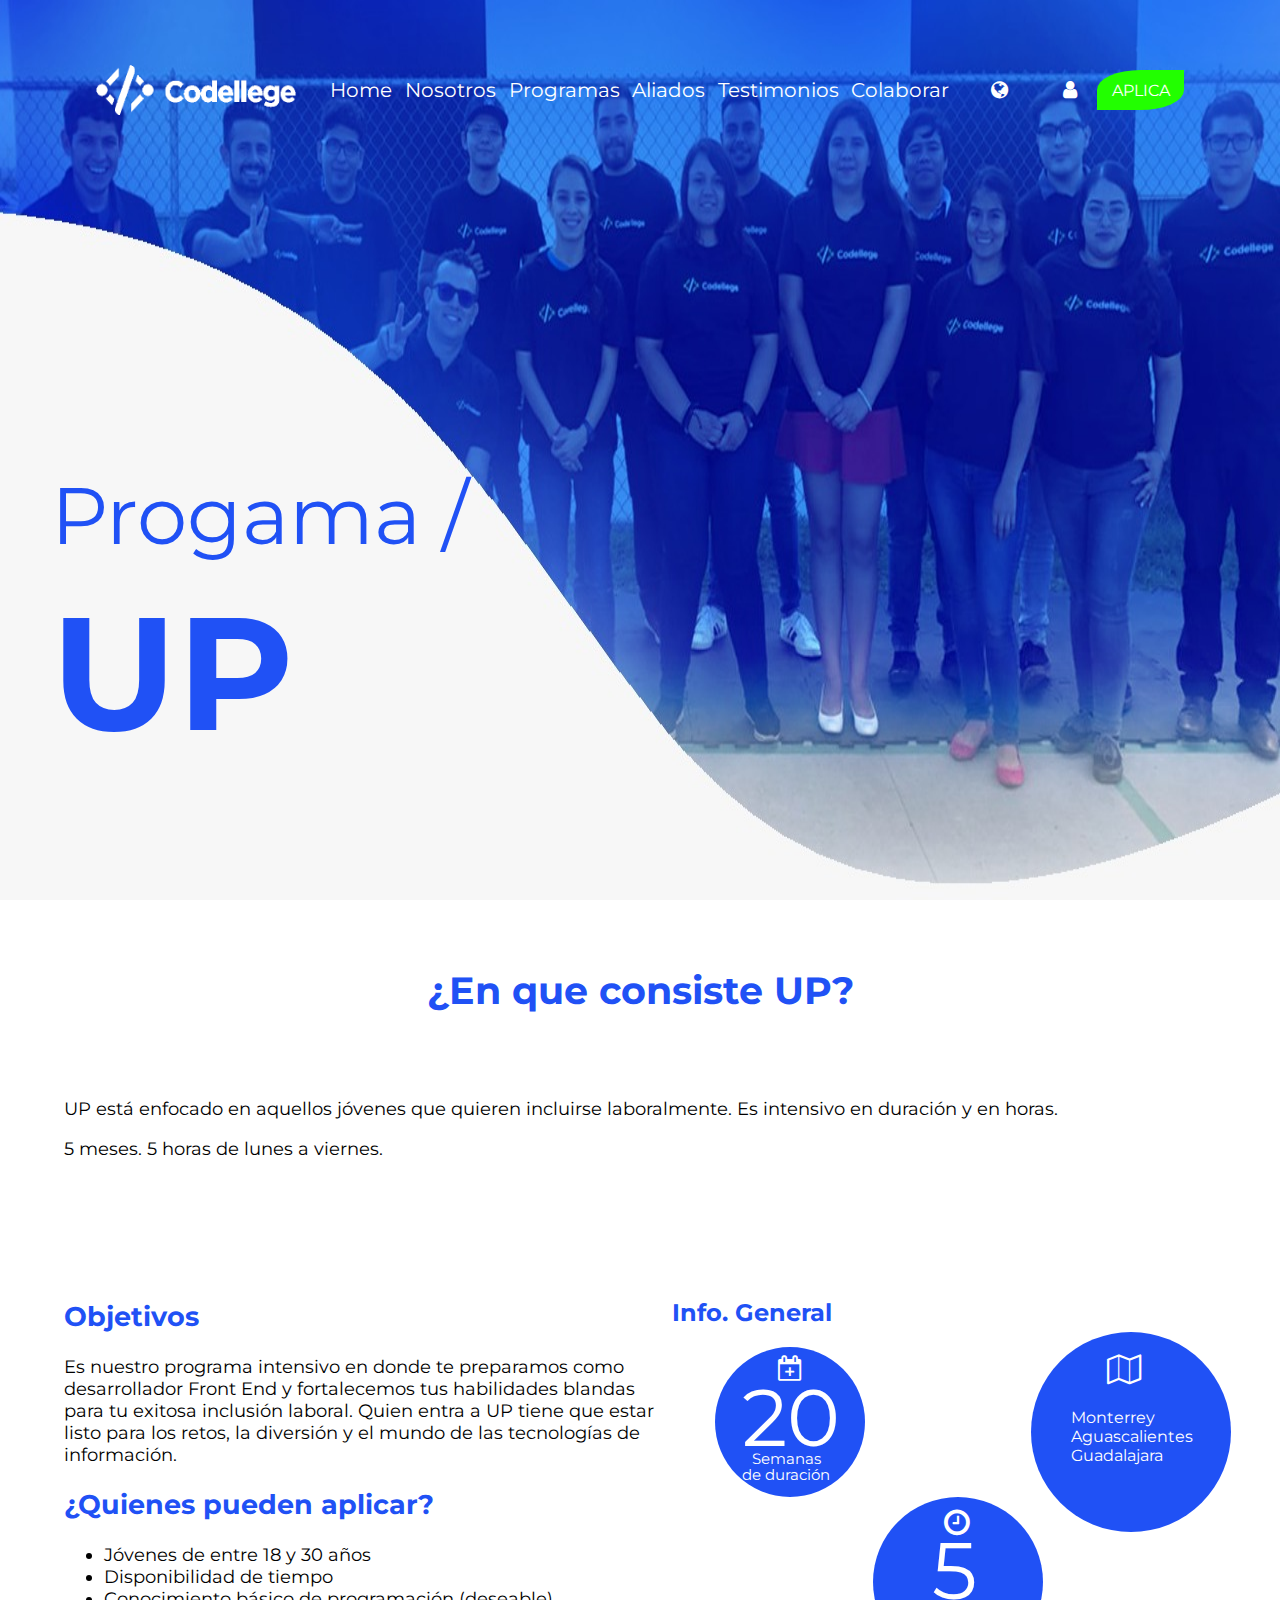
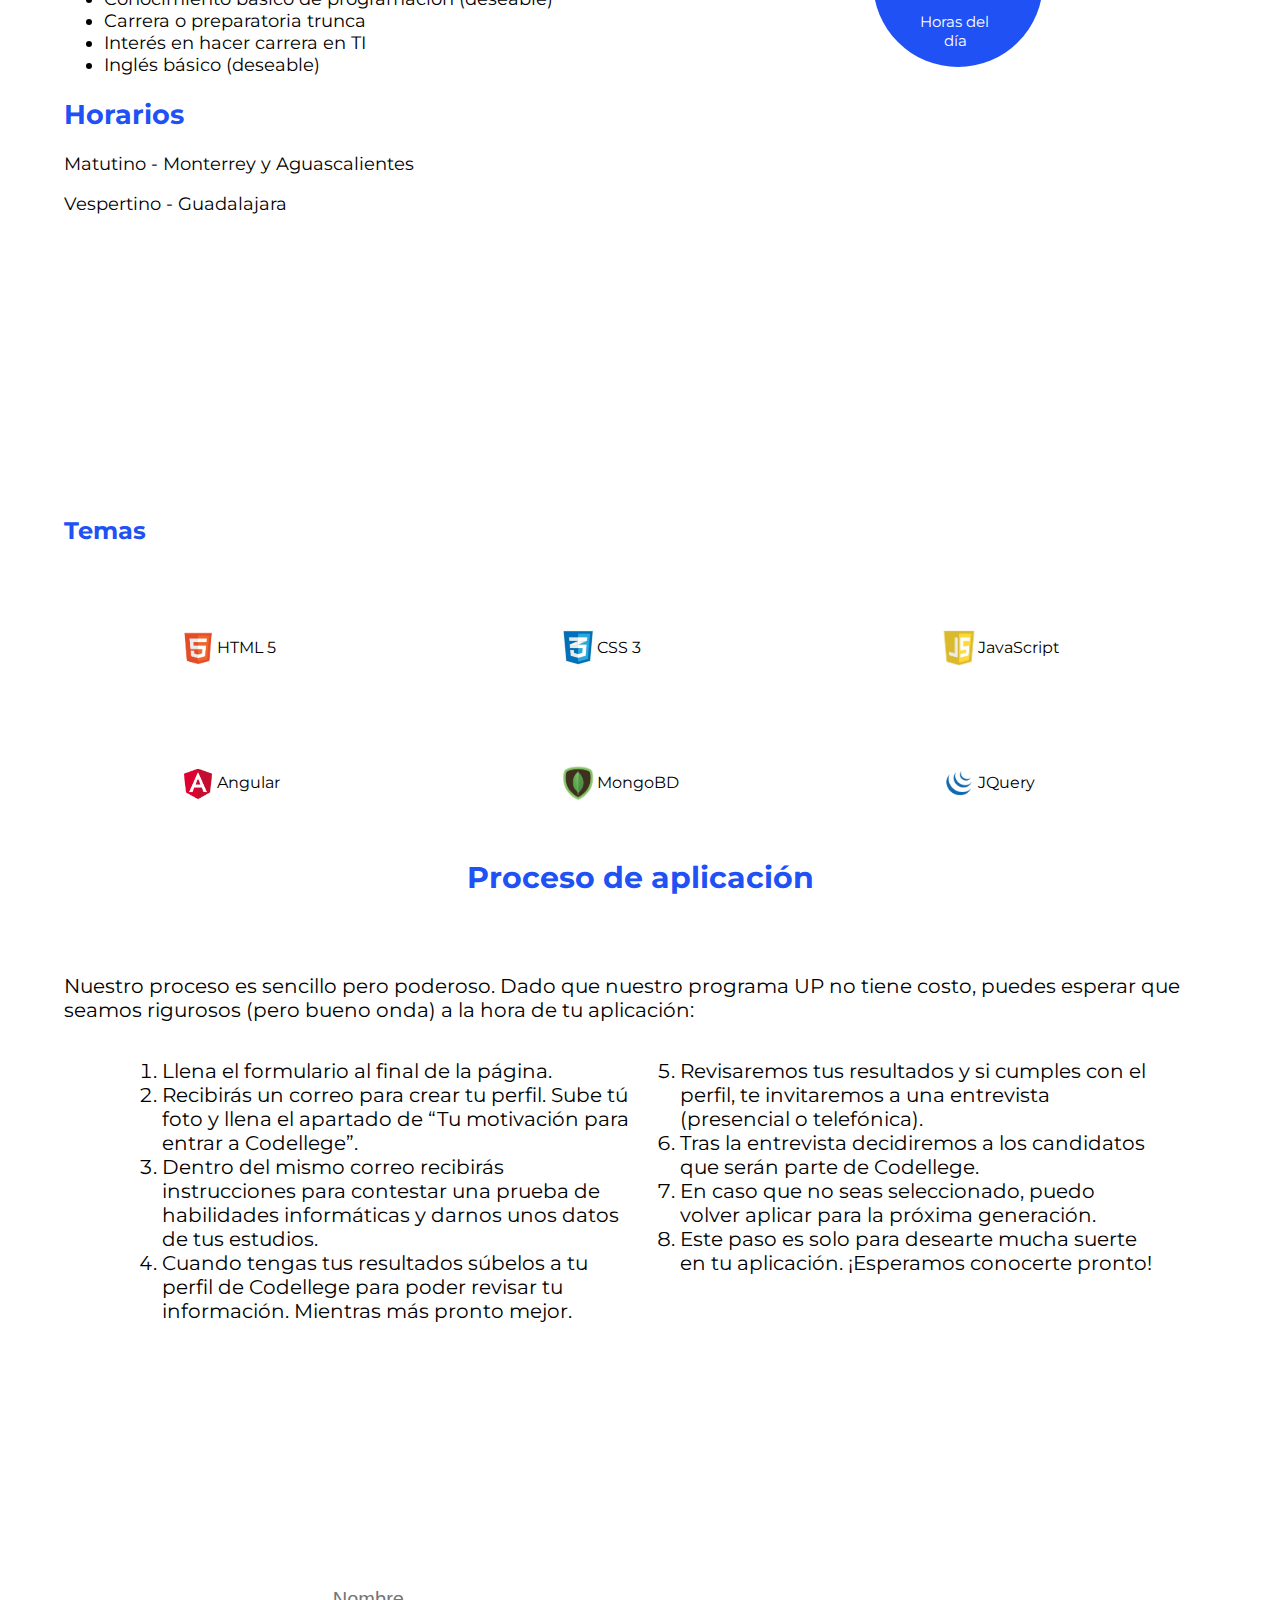
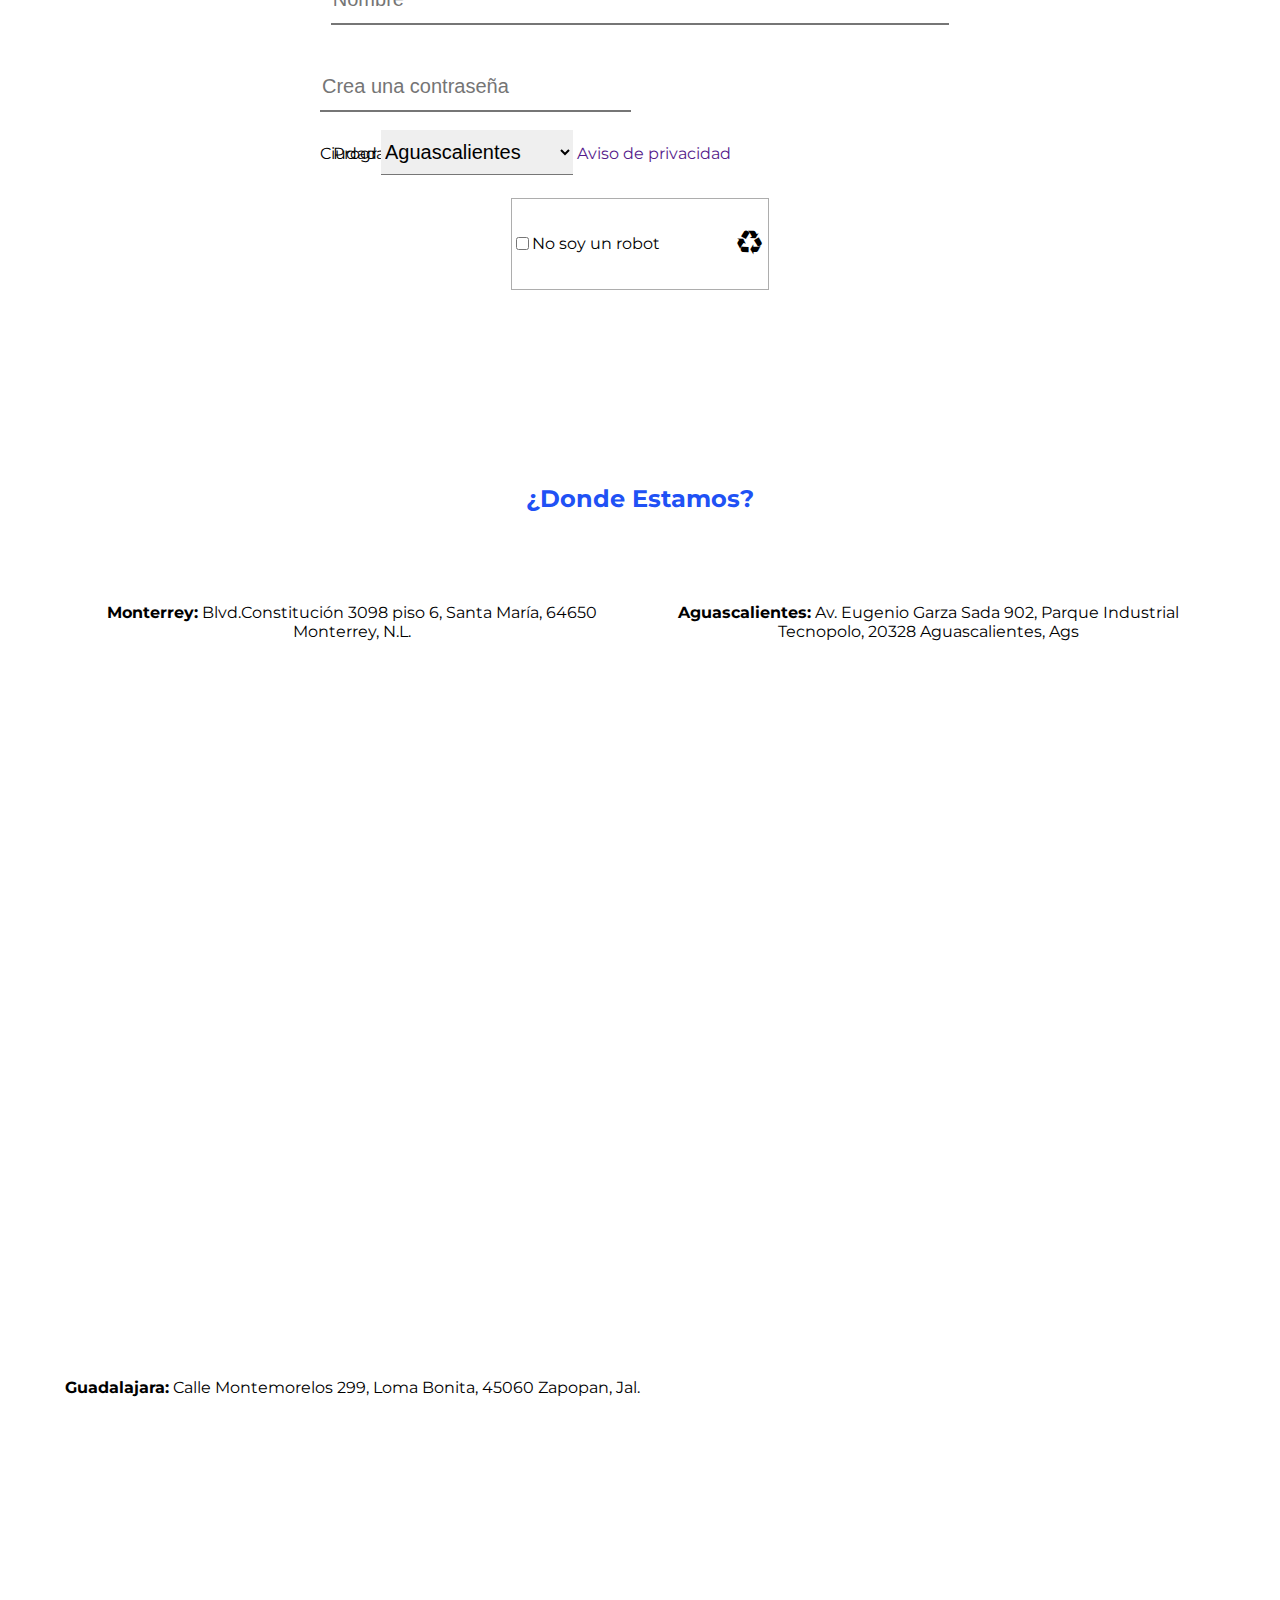
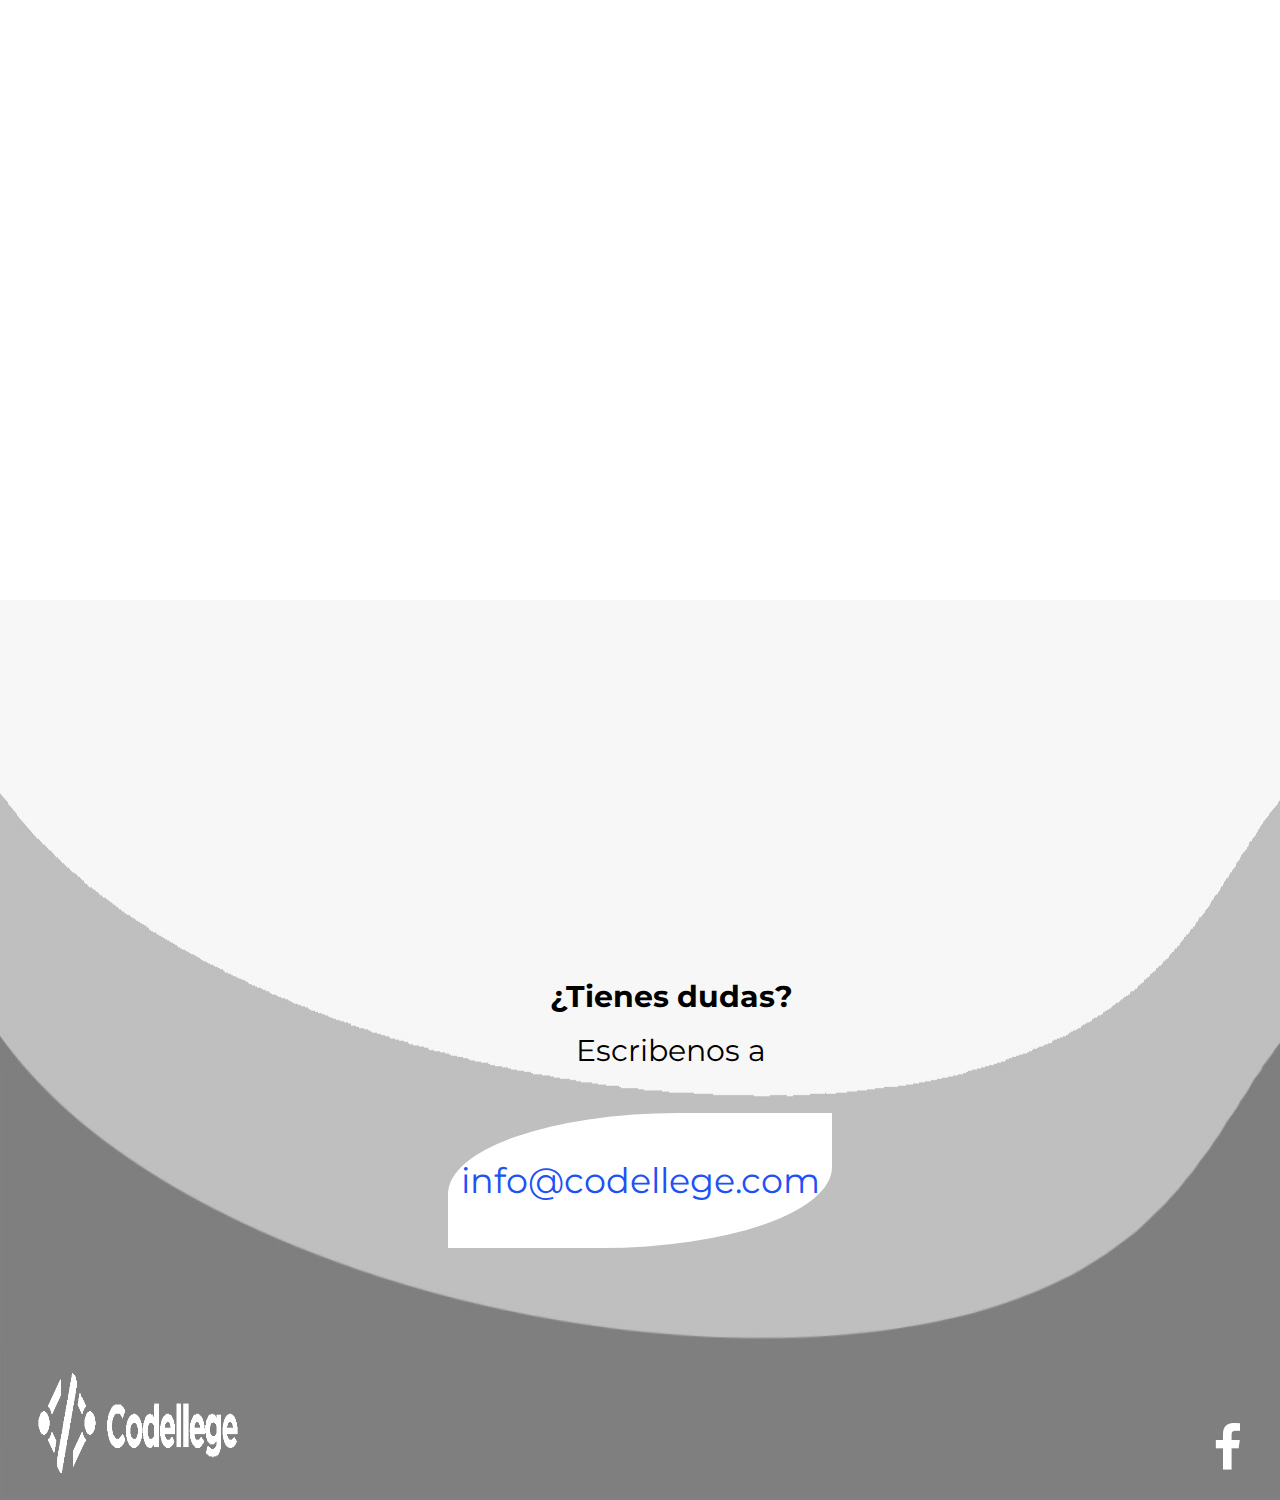
==== indexUp.html @ 98c31a4a "PracticaFinalCodellege" ====
<!DOCTYPE html>
<html lang="en">

<head>
    <meta charset="UTF-8">
    <meta name="viewport" content="width=device-width, initial-scale=1.0">
    <meta http-equiv="X-UA-Compatible" content="ie=edge">
    <link rel="stylesheet" href="./styleUp.css">
    <link href="https://stackpath.bootstrapcdn.com/font-awesome/4.7.0/css/font-awesome.min.css" rel="stylesheet" integrity="sha384-wvfXpqpZZVQGK6TAh5PVlGOfQNHSoD2xbE+QkPxCAFlNEevoEH3Sl0sibVcOQVnN" crossorigin="anonymous">

    <title>UP</title>
</head>

<body>
    <section id="home">
        <div class="navbar">
            <img src="./Imagenes/whiteCodellege_PNG.png" alt="">
            <ul>
                <a href="#home">
                    <il>Home</il>
                </a>
                <a href="#nosotros">
                    <il>Nosotros</il>
                </a>
                <a href="#programas">
                    <il>Programas</il>
                </a>
                <a href="#aliados">
                    <il>Aliados</il>
                </a>
                <a href="#testimonios">
                    <il>Testimonios</il>
                </a>
                <a href="#colaborar">
                    <il>Colaborar</il>
                </a>
            </ul>

            <div class="iconos">
                <ul>
                    <li>
                        <i class="fa fa-globe" aria-hidden="true"></i>
                        <ul>
                            <li>Ingles</li>
                            <li>Español</li>
                        </ul>
                    </li>
                </ul>
                <i class="fa fa-user" aria-hidden="true"></i>
            </div>
            <div class="boton">
                <p>APLICA</p>
            </div>

        </div>
        <div class="programa">
            <p>Progama /</p>
        </div>
        <div class="UP">
            <h1>UP</h1>
        </div>

    </section>

    <section id="informacion">
        <div class="tituloinf">
            <h2>¿En que consiste UP?</h2>
        </div>
        <div class="inf">
            <p>UP está enfocado en aquellos jóvenes que quieren incluirse laboralmente. Es intensivo en duración y en horas.
            </p>
            <span>5 meses. 5 horas de lunes a viernes.</span>
        </div>
        <div class="caja1">
            <div class="cajaIzq">
                <div class="objetivos">
                    <h2>Objetivos</h2>
                    <p>Es nuestro programa intensivo en donde te preparamos como desarrollador Front End y fortalecemos tus habilidades blandas para tu exitosa inclusión laboral. Quien entra a UP tiene que estar listo para los retos, la diversión y el mundo
                        de las tecnologías de información.</p>
                </div>
                <div class="aplicar">
                    <h2>¿Quienes pueden aplicar?</h2>
                    <ul>
                        <li>Jóvenes de entre 18 y 30 años</li>
                        <li>Disponibilidad de tiempo</li>
                        <li> Conocimiento básico de programación (deseable)</li>
                        <li>Carrera o preparatoria trunca</li>
                        <li>Interés en hacer carrera en TI</li>
                        <li>Inglés básico (deseable)</li>
                    </ul>
                </div>
                <div class="horarios">
                    <h2>Horarios</h2>
                    <p>Matutino - Monterrey y Aguascalientes</p>
                    <span>Vespertino - Guadalajara</span>
                </div>
            </div>
            <div class="cajaDer">
                <div class="infoGral">
                    <h2>Info. General</h2>
                    <div class="mes">
                        <i class="fa fa-calendar-plus-o" aria-hidden="true"></i>
                        <span class="num">20</span>
                        <span class="semanas">Semanas</span>
                        <span class="duracion">de duración</span>
                    </div>
                    <div class="horas">
                        <i class="fa fa-clock-o" aria-hidden="true"></i>
                        <span class="tiempo">5</span>
                        <span class="hrs">Horas del</span>
                        <span class="dia">día</span>
                    </div>
                    <div class="ciudades"><i class="fa fa-map-o" aria-hidden="true"></i>
                        <ul>
                            <li>Monterrey</li>

                            <li>Aguascalientes</li>

                            <li>Guadalajara</li>
                        </ul>
                    </div>
                </div>
            </div>
        </div>
    </section>
    <section id="temas">
        <h2>Temas</h2>
        <div class="slider">
            <ul>
                <li>
                    <div class="row1">
                        <div><img src="./Imagenes/html.png" alt=""><span>HTML 5</span></div>
                        <div><img src="./Imagenes/CSS.jpg" alt=""><span>CSS 3</span></div>
                        <div><img src="./Imagenes/JavaScript.png" alt=""><span>JavaScript</span></div>
                    </div>
                    <div class="row2">
                        <div><img src="./Imagenes/Angular.png" alt=""><span>Angular</span></div>
                        <div><img src="./Imagenes/MongoBD.jpg" alt=""><span>MongoBD</span></div>
                        <div><img src="./Imagenes/JQuery.png" alt=""><span>JQuery</span></div>
                    </div>
                </li>
                <li>
                    <div class="row1">
                        <div><img src="./Imagenes/Boostrap.jpg" alt=""><span>Boostrap</span></div>
                        <div><img src="./Imagenes/NodeJS.png" alt=""><span>NodeJS</span></div>
                        <div><img src="./Imagenes/Woman.jpeg" alt=""><span>Emprendimiento</span></div>
                    </div>
                    <div class="row2">
                        <div><img src="./Imagenes/Sql.jpg" alt=""><span>SQL</span></div>
                        <div><img src="./Imagenes/english.jpg" alt=""><span>Inglés Conversacional</span></div>
                        <div><img src="./Imagenes/vocacion.png" alt=""><span>Preparación Laboral</span></div>
                    </div>
                </li>
            </ul>
        </div>
        <div class="proceso">
            <h2>Proceso de aplicación</h2>
            <p>Nuestro proceso es sencillo pero poderoso. Dado que nuestro programa UP no tiene costo, puedes esperar que seamos rigurosos (pero bueno onda) a la hora de tu aplicación:</p>
            <div class="lista">
                <div class="lista1">
                    <ol>
                        <li>Llena el formulario al final de la página.</li>
                        <li> Recibirás un correo para crear tu perfil. Sube tú foto y llena el apartado de “Tu motivación para entrar a Codellege”. </li>
                        <li>Dentro del mismo correo recibirás instrucciones para contestar una prueba de habilidades informáticas y darnos unos datos de tus estudios. </li>
                        <li>Cuando tengas tus resultados súbelos a tu perfil de Codellege para poder revisar tu información. Mientras más pronto mejor.</li>
                    </ol>
                </div>
                <div class="lista2">
                    <ol start="5">
                        <li>Revisaremos tus resultados y si cumples con el perfil, te invitaremos a una entrevista (presencial o telefónica).</li>
                        <li>Tras la entrevista decidiremos a los candidatos que serán parte de Codellege.</li>
                        <li>En caso que no seas seleccionado, puedo volver aplicar para la próxima generación.</li>
                        <li>Este paso es solo para desearte mucha suerte en tu aplicación. ¡Esperamos conocerte pronto!</li>
                    </ol>
                </div>
            </div>
        </div>
    </section>
    <section id="datos">
        <div class="nombre"><input id="txtNombre" type="text" placeholder="Nombre"></div>
        <div class="email"><input id="txtEmail" type="text" placeholder="Email"></div>
        <div class="pass"> <input id="txtPass" type="text" placeholder="Crea una contraseña"></div>
        <div class="clase">
            <label for="">Programa</label>
            <select name="" id="selClase">
                <option value="">UP</option>
                <option value="">SMART</option>
            </select>
        </div>
        <div class="localidad">
            <label for="">Ciudad</label>
            <select name="" id="selLocal">
                    <option value="">Aguascalientes</option>
                    <option value="">Guadalajara</option>
                    <option value="">Monterrey</option>
                </select>
            <span><a href="">Aviso de privacidad</a></span>
        </div>
        <div class="robot">
            <input type="checkbox">
            <span>No soy un robot</span>
            <i class="fa fa-recycle" aria-hidden="true"></i>
        </div>
    </section>
    <section id="lugares">
        <h2>¿Donde Estamos?</h2>
        <div class="monterrey">
            <p><b>Monterrey:</b> Blvd.Constitución 3098 piso 6, Santa María, 64650 Monterrey, N.L.</p>

            <iframe src="https://www.google.com/maps/embed?pb=!1m18!1m12!1m3!1d3595.94532838226!2d-100.39375104885391!3d25.673106983596828!2m3!1f0!2f0!3f0!3m2!1i1024!2i768!4f13.1!3m3!1m2!1s0x866295f4b8427dff%3A0x33d068574599460b!2sSofttek!5e0!3m2!1ses-419!2smx!4v1566770164859!5m2!1ses-419!2smx"
                width="600" height="450" frameborder="0" style="border:0;" allowfullscreen=""></iframe>
        </div>
        <div class="aguascalientes">
            <p><b>Aguascalientes:</b> Av. Eugenio Garza Sada 902, Parque Industrial Tecnopolo, 20328 Aguascalientes, Ags</p>

            <iframe src="https://www.google.com/maps/embed?pb=!1m18!1m12!1m3!1d1968.171259653897!2d-102.33922820074258!3d21.929447914159297!2m3!1f0!2f0!3f0!3m2!1i1024!2i768!4f13.1!3m3!1m2!1s0x8429efd3cb91a13f%3A0xa3ef12cfa3d78da5!2sSofttek!5e0!3m2!1ses-419!2smx!4v1566770020652!5m2!1ses-419!2smx"
                width="600" height="450" frameborder="0" style="border:0;" allowfullscreen=""></iframe>
        </div>
        <div class="guadalajara">
            <p><b>Guadalajara:</b> Calle Montemorelos 299, Loma Bonita, 45060 Zapopan, Jal.</p>

            <iframe src="https://www.google.com/maps/embed?pb=!1m18!1m12!1m3!1d3442.6249916270003!2d-103.38291482024246!3d20.673989377298614!2m3!1f0!2f0!3f0!3m2!1i1024!2i768!4f13.1!3m3!1m2!1s0x8428af4ce6917923%3A0xe2f57d577a390c1!2sSofttek!5e0!3m2!1ses-419!2smx!4v1566769434985!5m2!1ses-419!2smx"
                width="600" height="450" frameborder="0" style="border:0;" allowfullscreen=""></iframe>
        </div>

    </section>
    <footer>
        <i class="fa fa-facebook" aria-hidden="true"></i>
        <img src="./Imagenes/whiteCodellege_PNG.png" alt="">

        <div class="footerCont">
            <b>¿Tienes dudas?</b>
            <span>Escribenos a</span>
            <div class="footerBtn">
                info@codellege.com
            </div>
        </div>
    </footer>
</body>

</html>
---- styleUp.css ----
@import url('https://fonts.googleapis.com/css?family=Montserrat&display=swap');
    html {
        scroll-behavior: smooth;
    }
    
    body {
        margin: 0;
        padding: 0;
        font-family: 'Montserrat', sans-serif;
    }
    
    section {
        width: 100%;
        height: 100vh;
    }
    
    #home {
        background-image: url(./Imagenes/GroupPhoto.jpeg);
        background-size: 100% 100%;
        display: flex;
        justify-content: center;
    }
    
    .navbar {
        display: flex;
        width: 85%;
        height: 10vh;
        align-items: center;
        position: absolute;
        top: 5%;
    }
    
    .navbar ul {
        display: flex;
        width: 100%;
        padding: 2%;
    }
    
    .navbar ul>a {
        text-decoration: none;
        margin-left: 2%;
    }
    
    .navbar ul il {
        list-style: none;
        position: relative;
        color: white;
        font-size: 20px;
    }
    
    .navbar img {
        width: 200px;
        height: 50px;
        filter: none;
    }
    
    .navbar .iconos {
        width: 20%;
        height: 10vh;
        display: flex;
        align-items: center;
        justify-content: space-around;
        color: white;
        font-size: 20px;
        z-index: 2;
    }
    
    .navbar .boton {
        width: 150px;
        height: 40px;
        display: flex;
        align-items: center;
        justify-content: center;
        background: rgb(34, 255, 0);
        border-top-left-radius: 50%;
        border-bottom-right-radius: 50%;
        color: white;
    }
    
    .iconos ul {
        margin: 0;
        padding: 0;
        width: 25%;
        cursor: pointer;
    }
    
    .iconos ul li {
        list-style: none;
    }
    
    .iconos ul li:hover ul {
        display: block;
    }
    
    .iconos ul li ul {
        position: absolute;
        width: 100px;
        display: none;
    }
    
    .iconos ul li ul li {
        background: white;
        color: black;
        font-size: 20px;
        display: block;
    }
    
    .iconos ul li ul li:hover {
        background: grey;
    }
    
    #home .programa {
        width: auto;
        font-size: 5em;
        position: absolute;
        top: 43%;
        left: 4%;
        color: rgb(32, 81, 245);
    }
    
    #home .UP {
        position: absolute;
        bottom: -80%;
        font-size: 5em;
        top: 52%;
        left: 4%;
        color: rgb(32, 81, 245);
        height: auto;
    }
    
    #informacion {
        width: 100%;
        height: 130vh;
        position: relative;
    }
    
    #informacion .tituloinf {
        color: rgb(32, 81, 245);
        display: flex;
        justify-content: center;
        align-items: center;
        width: 100%;
        height: 20vh;
        font-size: 25px;
    }
    
    #informacion .inf {
        width: 100%;
        height: 20vh;
        font-size: 18px;
        padding-left: 5%;
        box-sizing: border-box;
    }
    
    .caja1 {
        width: 100%;
        height: 100vh;
        display: flex;
        box-sizing: border-box;
        padding-left: 5%;
    }
    
    .caja1 .cajaIzq {
        width: 50%;
        height: 100vh;
        font-size: 18px;
    }
    
    .caja1 .cajaIzq h2 {
        color: rgb(32, 81, 245);
        /* font-size: 18px; */
    }
    
    .caja1 .cajaDer {
        width: 50%;
        height: 100vh;
        position: relative;
        color: rgb(32, 81, 245);
    }
    
    .cajaDer .mes {
        width: 150px;
        height: 150px;
        border-radius: 50%;
        position: absolute;
        position: relative;
        top: 13%;
        left: 7%;
        color: white;
        background: rgb(32, 81, 245);
    }
    
    .cajaDer .mes .fa {
        position: absolute;
        top: 6%;
        left: 42%;
        font-size: 25px;
    }
    
    .cajaDer .mes .num {
        position: absolute;
        top: 15%;
        left: 18%;
        font-size: 80px;
    }
    
    .cajaDer .mes .semanas {
        position: absolute;
        top: 68%;
        left: 25%;
        font-size: 15px;
    }
    
    .cajaDer .mes .duracion {
        position: absolute;
        top: 79%;
        left: 18%;
        font-size: 15px;
    }
    
    .cajaDer .horas {
        width: 170px;
        height: 170px;
        border-radius: 50%;
        position: absolute;
        position: relative;
        top: 40%;
        left: 33%;
        color: white;
        background: rgb(32, 81, 245);
    }
    
    .cajaDer .horas .fa {
        position: absolute;
        top: 6%;
        left: 42%;
        font-size: 30px;
    }
    
    .cajaDer .horas .tiempo {
        position: absolute;
        top: 15%;
        left: 35%;
        font-size: 80px;
    }
    
    .cajaDer .horas .hrs {
        position: absolute;
        top: 68%;
        left: 28%;
        font-size: 15px;
    }
    
    .cajaDer .horas .dia {
        position: absolute;
        top: 79%;
        left: 42%;
        font-size: 15px;
    }
    
    .cajaDer .ciudades {
        width: 200px;
        height: 200px;
        border-radius: 50%;
        position: absolute;
        color: white;
        top: 6%;
        left: 59%;
        background: rgb(32, 81, 245);
    }
    
    .cajaDer .ciudades .fa {
        position: absolute;
        top: 11%;
        left: 38%;
        font-size: 30px;
    }
    
    .cajaDer .ciudades ul {
        position: absolute;
        top: 30%;
        left: 0%;
    }
    
    .cajaDer .ciudades ul li {
        list-style: none;
    }
    
    #temas {
        width: 100%;
        height: 120vh;
        box-sizing: border-box;
        padding: 5%;
        padding-top: 2%;
    }
    
    #temas h2 {
        color: rgb(32, 81, 245);
    }
    
    #temas .slider {
        width: 100%;
        height: 30vh;
        padding-left: 10%;
        padding-right: 10%;
        box-sizing: border-box;
        overflow: hidden;
    }
    
    .slider .row1 {
        display: flex;
        flex-direction: row;
    }
    
    .slider .row1>div {
        width: 33%;
        height: 15vh;
        display: flex;
        align-items: center;
    }
    
    .slider .row2 {
        display: flex;
        flex-direction: row;
    }
    
    .slider .row2>div {
        width: 33%;
        height: 15vh;
        display: flex;
        align-items: center;
    }
    
    .slider img {
        width: 38px;
        height: 38px;
    }
    
    .slider li {
        width: 100%;
        list-style: none;
    }
    
    .slider ul {
        display: flex;
        padding: 0;
        width: 250%;
        animation: cambio 10s infinite;
    }
    
    @keyframes cambio {
        0% {
            margin-left: 0;
        }
        25% {
            margin-left: 0;
        }
        50% {
            margin-left: -125%;
        }
        75% {
            margin-left: -125%;
        }
        100% {
            margin-left: 0%;
        }
    }
    
    .proceso {
        width: 100%;
        height: 70vh;
    }
    
    .proceso h2 {
        width: 100%;
        height: 10vh;
        text-align: center;
        font-size: 30px;
    }
    
    .proceso p {
        width: 100%;
        height: 5vh;
        font-size: 20px;
    }
    
    .lista {
        width: 100%;
        height: 70%;
        display: flex;
        font-size: 20px;
        box-sizing: border-box;
        padding: 0 5%;
    }
    
    .proceso .lista1 {
        width: 50%;
        height: auto;
    }
    
    .proceso .lista2 {
        width: 50%;
        height: auto;
    }
    
    #datos {
        width: 100%;
        height: 50vh;
        position: relative;
        padding: 2%;
        box-sizing: border-box;
        display: flex;
        flex-wrap: wrap;
        justify-content: center;
    }
    
    #datos .nombre {
        width: 100%;
        height: 10vh;
        display: flex;
        justify-content: center;
    }
    
    .nombre #txtNombre {
        width: 50%;
        height: 5vh;
        font-size: 20px;
        border-top: none;
        border-left: none;
        border-right: none;
    }
    
    #datos .email {
        width: 50%;
        height: 10vh;
        position: absolute;
        margin: 0 25%;
        top: 25%;
        left: 1%;
        box-sizing: border-box;
    }
    
    .email #txtEmail {
        width: 46%;
        height: 5vh;
        font-size: 20px;
        border-top: none;
        border-left: none;
        border-right: none;
    }
    
    #datos .pass {
        width: 50%;
        height: 10vh;
        position: absolute;
        margin: 0 25%;
        top: 25%;
        box-sizing: border-box;
    }
    
    .pass #txtPass {
        width: 48%;
        height: 5vh;
        font-size: 20px;
        border-top: none;
        border-left: none;
        border-right: none;
    }
    
    #datos .clase {
        width: 50%;
        height: 10vh;
        position: absolute;
        margin: 0 25%;
        top: 40%;
        left: 1%;
        box-sizing: border-box;
    }
    
    .clase #selClase {
        width: 15%;
        height: 5vh;
        font-size: 20px;
        border-top: none;
        border-left: none;
        border-right: none;
    }
    
    #datos .localidad {
        width: 50%;
        height: 10vh;
        position: absolute;
        margin: 0 15%;
        top: 40%;
        box-sizing: border-box;
    }
    
    .localidad #selLocal {
        width: 30%;
        height: 5vh;
        font-size: 20px;
        border-top: none;
        border-left: none;
        border-right: none;
    }
    
    .localidad span a {
        text-decoration: none;
    }
    
    #datos .robot {
        width: 20%;
        height: 10vh;
        position: absolute;
        top: 55%;
        display: flex;
        align-items: center;
        border: 1px solid rgb(173, 173, 173);
    }
    
    .robot .fa {
        margin-left: 30%;
        font-size: 25px;
    }
    
    #lugares {
        width: 100%;
        height: 200vh;
        box-sizing: border-box;
        padding: 5%;
        display: flex;
        flex-wrap: wrap;
    }
    
    #lugares h2 {
        width: 100%;
        text-align: center;
        color: rgb(32, 81, 245);
    }
    
    #lugares .monterrey {
        width: 50%;
        height: 80vh;
        display: flex;
        justify-content: center;
        flex-wrap: wrap;
    }
    
    .monterrey p {
        text-align: center;
    }
    
    #lugares .aguascalientes {
        width: 50%;
        height: 80vh;
        display: flex;
        justify-content: center;
        flex-wrap: wrap;
    }
    
    .aguascalientes p {
        text-align: center;
    }
    
    #lugares .guadalajara {
        width: 50%;
        height: 80vh;
        display: flex;
        justify-content: center;
        flex-wrap: wrap;
    }
    
    .guadalajara p {
        text-align: center;
    }
    
    footer {
        width: 100%;
        height: 100vh;
        background: url(./Imagenes/imgFooter.jpeg);
        background-size: 100% 100%;
        position: relative;
    }
    
    footer .fa {
        bottom: 3%;
        right: 3%;
        color: white;
        font-size: 50px;
        position: absolute;
    }
    
    footer img {
        bottom: 3%;
        left: 3%;
        position: absolute;
        width: 200px;
        height: 100px;
    }
    
    footer .footerCont {
        width: 100%;
        height: 100vh;
        position: relative;
    }
    
    .footerCont b {
        position: absolute;
        top: 42%;
        left: 43%;
        font-size: 30px;
        text-align: center;
    }
    
    .footerCont span {
        position: absolute;
        top: 48%;
        left: 45%;
        font-size: 30px;
        text-align: center;
    }
    
    .footerCont .footerBtn {
        position: absolute;
        display: flex;
        justify-content: center;
        align-items: center;
        width: 30%;
        height: 15vh;
        top: 57%;
        left: 35%;
        font-size: 35px;
        border-top-left-radius: 60%;
        border-bottom-right-radius: 60%;
        color: rgb(32, 81, 245);
        background: white;
        text-align: center;
    }
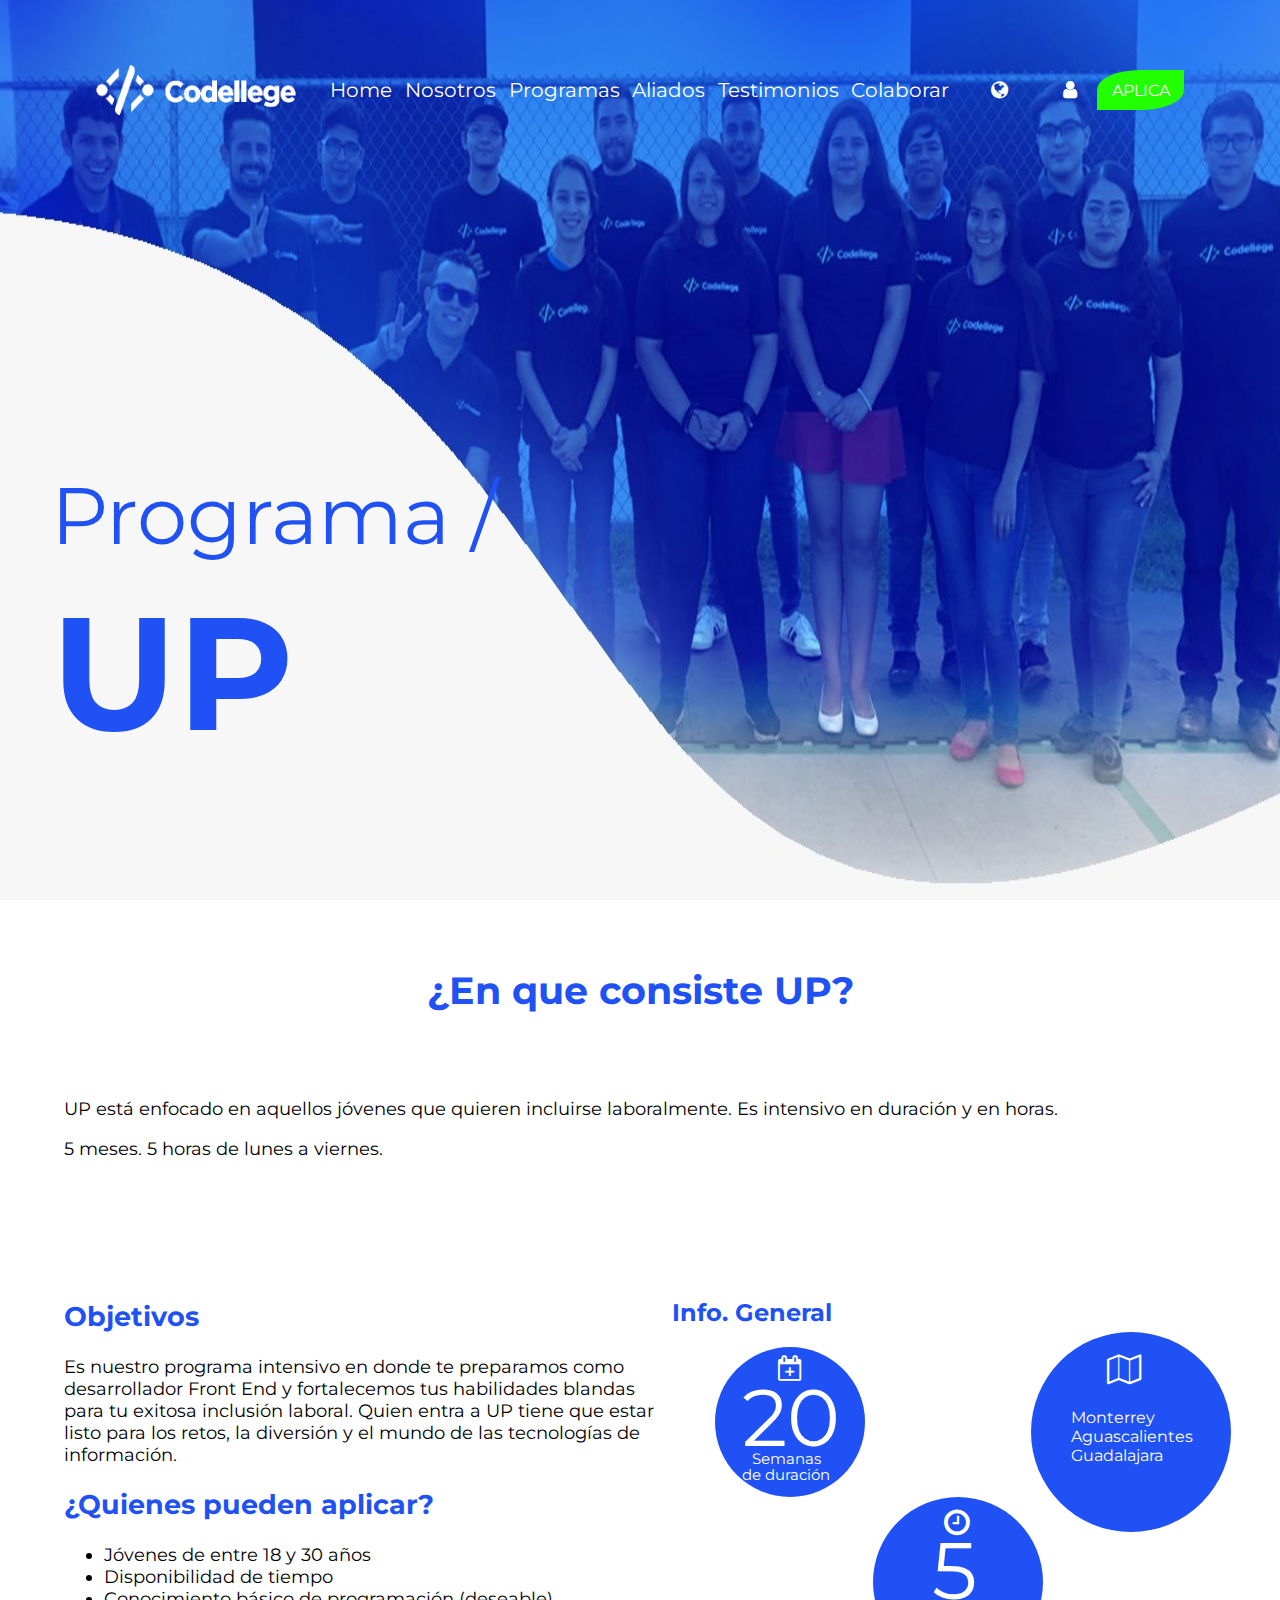
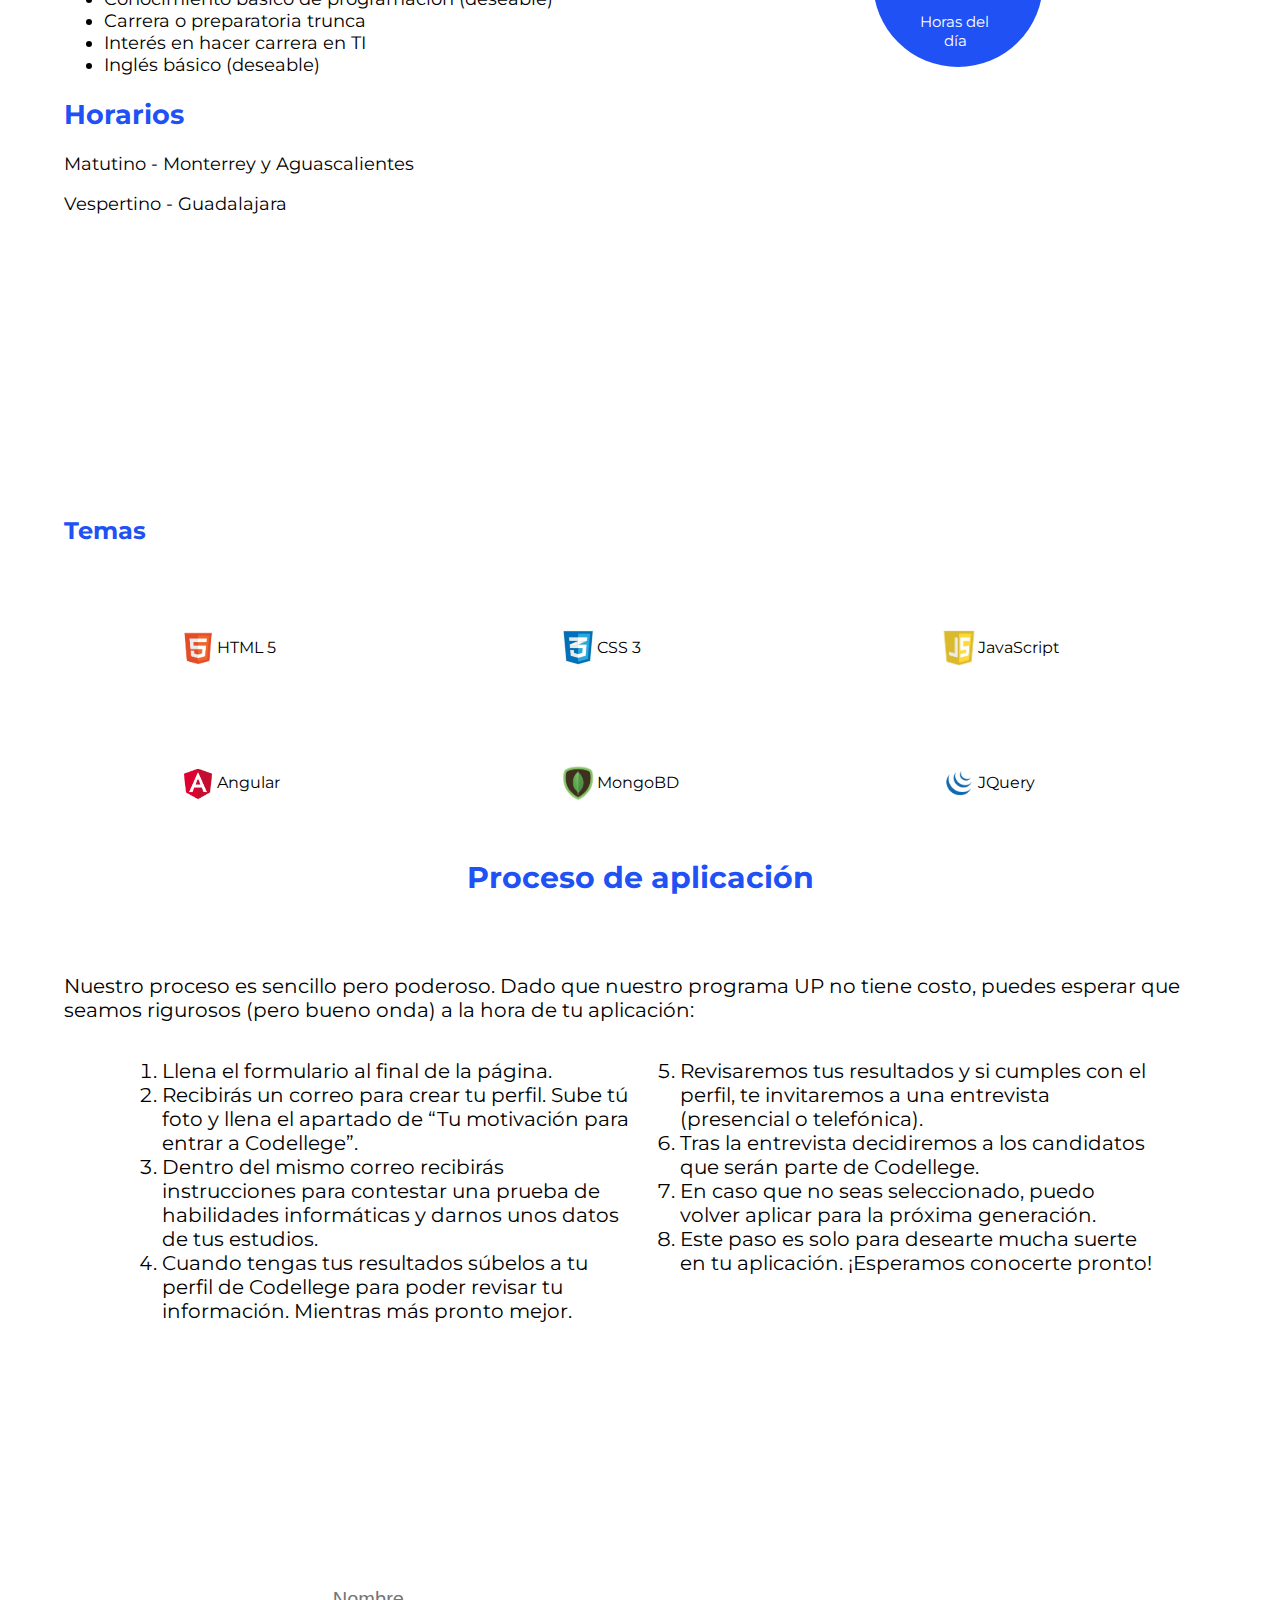
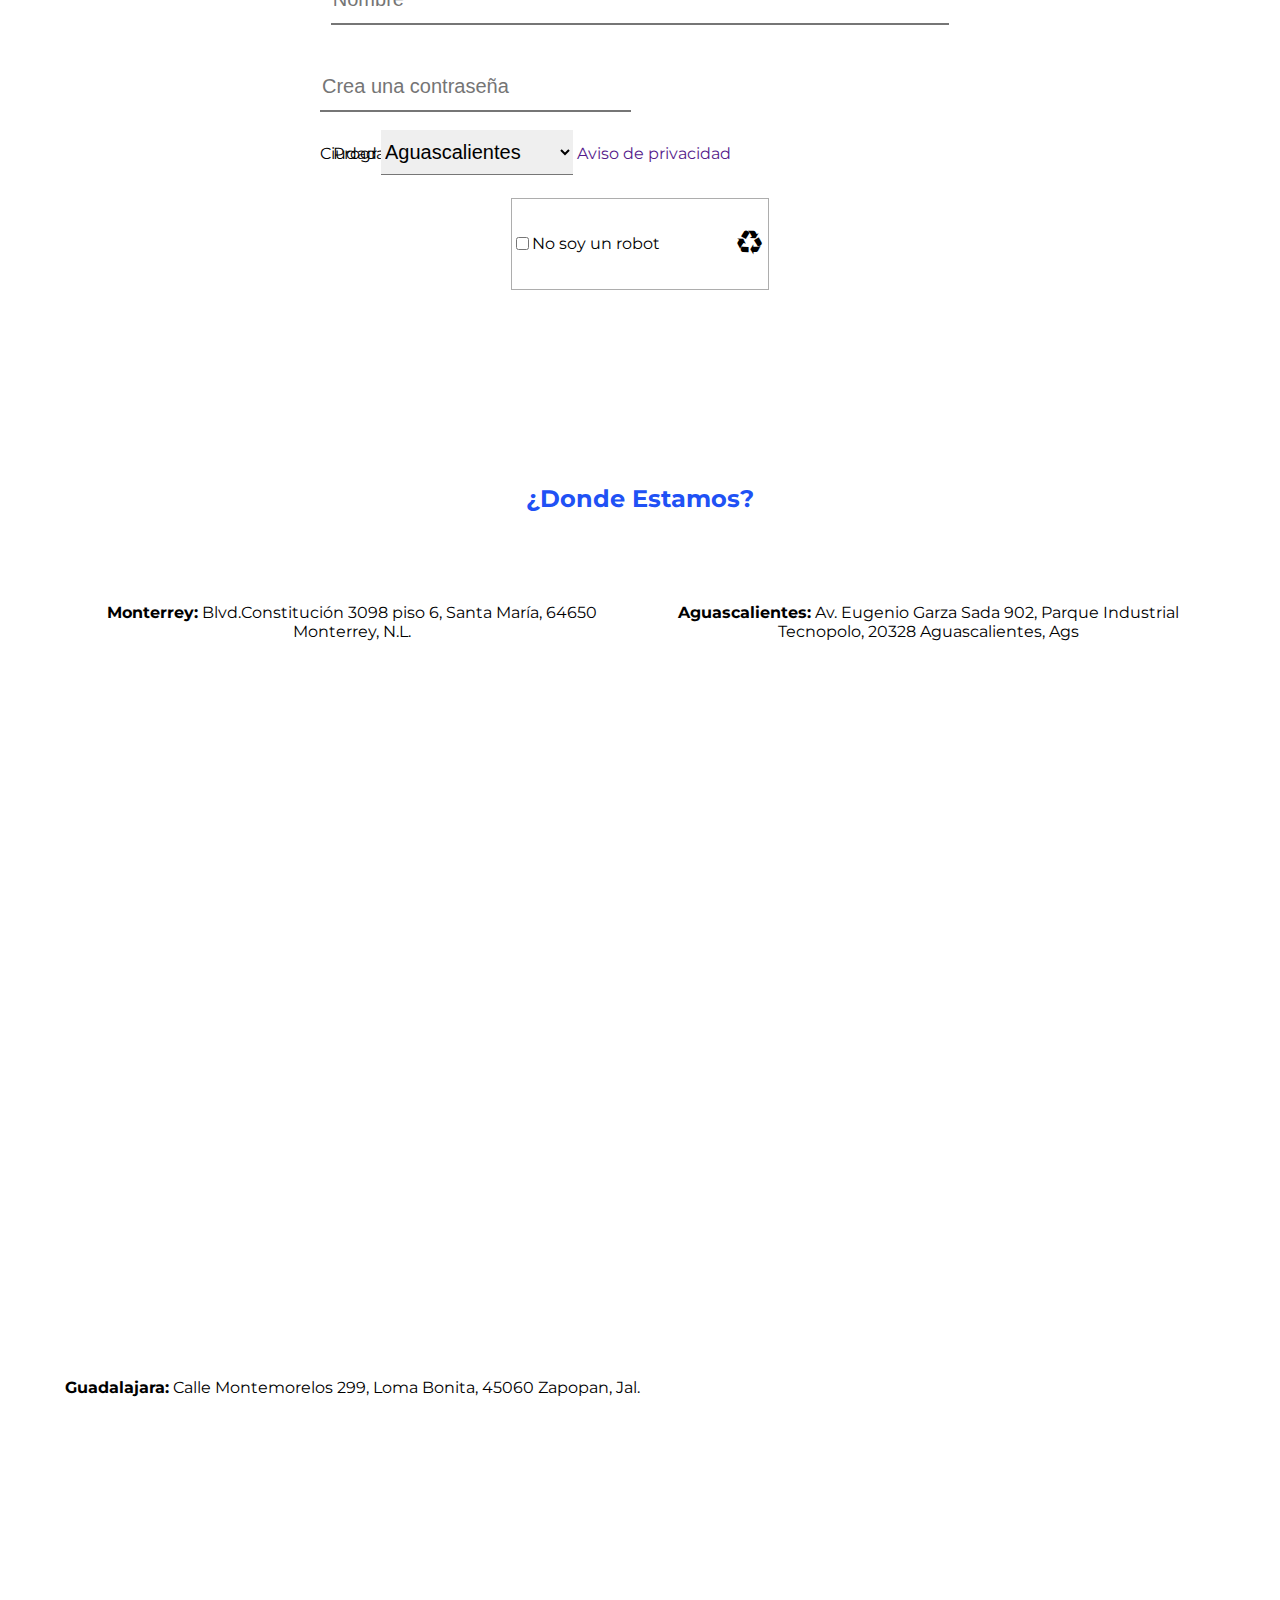
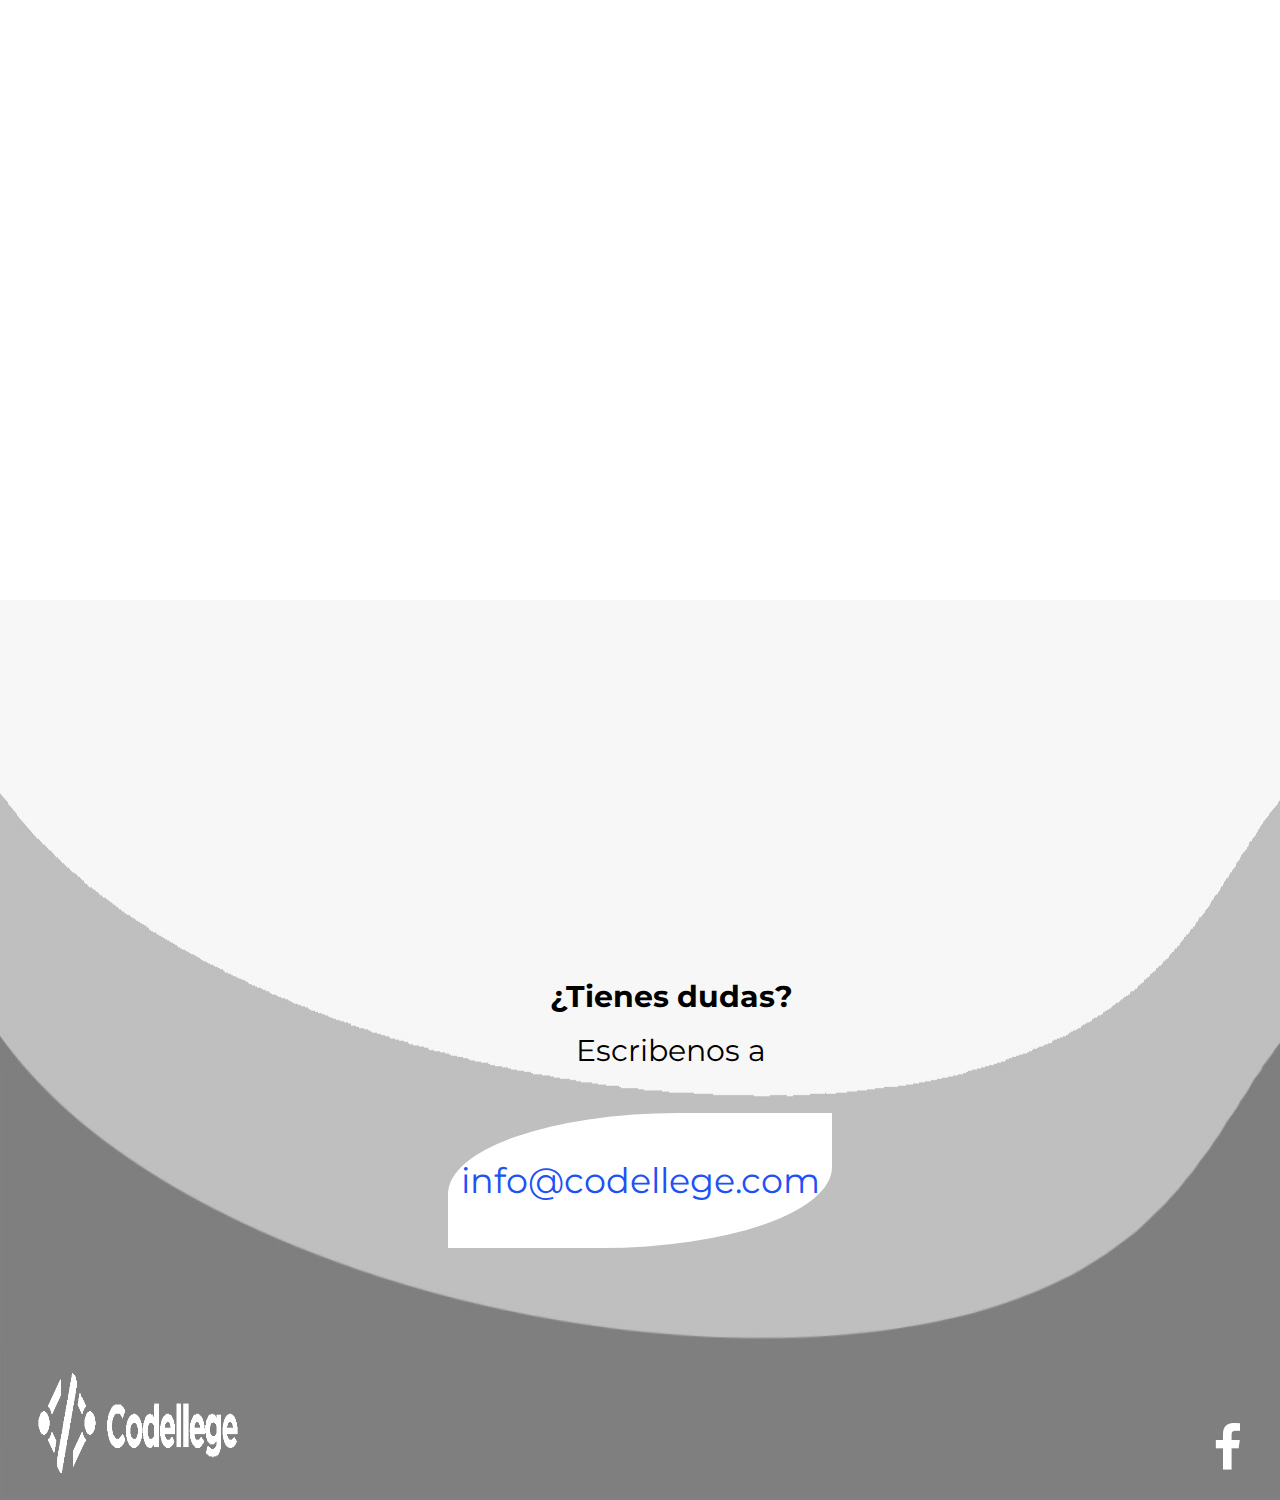
==== commit 74e00ed3: "PracticaFinalCodellege" ====
--- a/indexUp.html
+++ b/indexUp.html
@@ -17,22 +17,22 @@
             <img src="./Imagenes/whiteCodellege_PNG.png" alt="">
             <ul>
                 <a href="#home">
-                    <il>Home</il>
+                    <li>Home</li>
                 </a>
                 <a href="#nosotros">
-                    <il>Nosotros</il>
+                    <li>Nosotros</li>
                 </a>
                 <a href="#programas">
-                    <il>Programas</il>
+                    <li>Programas</li>
                 </a>
                 <a href="#aliados">
-                    <il>Aliados</il>
+                    <li>Aliados</li>
                 </a>
                 <a href="#testimonios">
-                    <il>Testimonios</il>
+                    <li>Testimonios</li>
                 </a>
                 <a href="#colaborar">
-                    <il>Colaborar</il>
+                    <li>Colaborar</li>
                 </a>
             </ul>
 
@@ -54,14 +54,13 @@
 
         </div>
         <div class="programa">
-            <p>Progama /</p>
+            <p>Programa /</p>
         </div>
         <div class="UP">
             <h1>UP</h1>
         </div>
 
     </section>
-
     <section id="informacion">
         <div class="tituloinf">
             <h2>¿En que consiste UP?</h2>
--- a/styleUp.css
+++ b/styleUp.css
@@ -41,7 +41,7 @@
         margin-left: 2%;
     }
     
-    .navbar ul il {
+    .navbar ul li {
         list-style: none;
         position: relative;
         color: white;
@@ -635,4 +635,229 @@
         color: rgb(32, 81, 245);
         background: white;
         text-align: center;
+    }
+    
+    @media only screen and (max-width: 380px) {
+        .navbar {
+            flex-direction: column;
+            left: 0;
+        }
+        .navbar ul {
+            display: flex;
+            justify-content: center;
+        }
+        .navbar ul>a {
+            margin-left: 3;
+        }
+        .navbar ul li {
+            font-size: 10px;
+        }
+        .navbar img {
+            width: 100px;
+            height: 50px;
+        }
+        #home .programa {
+            font-size: 1.8em;
+            top: 70%;
+            left: 4%;
+        }
+        #home .UP {
+            font-size: 2em;
+            top: 72%;
+            left: 4%;
+        }
+        #home {
+            justify-content: left;
+        }
+        #informacion {
+            display: inline;
+        }
+        .caja1 {
+            display: inline;
+        }
+        .caja1 .cajaIzq {
+            display: inline;
+        }
+        .caja1 .cajaDer {
+            display: inline;
+        }
+        .infGral {
+            display: inline;
+        }
+        .cajaDer .mes {
+            width: 100px;
+            height: 100px;
+            border-radius: 50%;
+            position: absolute;
+            position: relative;
+            display: flex;
+            top: 20%;
+            left: 7%;
+        }
+        .cajaDer .mes .num {
+            position: absolute;
+            top: 25%;
+            left: 30%;
+            font-size: 35px;
+        }
+        .cajaDer .mes .semanas {
+            position: absolute;
+            top: 62%;
+            left: 24%;
+            font-size: 11px;
+        }
+        .cajaDer .mes .duracion {
+            position: absolute;
+            top: 75%;
+            left: 25%;
+            font-size: 9px;
+        }
+        .cajaDer .horas {
+            width: 120px;
+            height: 120px;
+            border-radius: 50%;
+            position: absolute;
+            position: relative;
+            top: 0%;
+            left: 30%;
+        }
+        .cajaDer .horas .tiempo {
+            position: absolute;
+            top: 25%;
+            left: 40%;
+            font-size: 50px;
+        }
+        .cajaDer .horas .hrs {
+            position: absolute;
+            top: 68%;
+            left: 28%;
+            font-size: 13px;
+        }
+        .cajaDer .horas .dia {
+            position: absolute;
+            top: 79%;
+            left: 42%;
+            font-size: 13px;
+        }
+        .cajaDer .ciudades {
+            width: 150px;
+            height: 150px;
+            border-radius: 50%;
+            position: absolute;
+            position: relative;
+            top: 0%;
+            left: 50%;
+        }
+        .cajaDer .ciudades ul {
+            position: absolute;
+            left: -15%;
+        }
+        #temas,
+        #lugares {
+            display: inline;
+        }
+        #temas .slider {
+            padding: 0%;
+            width: 100vw;
+            flex-direction: row;
+        }
+        .proceso p {
+            display: inline;
+        }
+        .proceso {
+            display: inline;
+        }
+        #datos * {
+            display: inline;
+            font-size: 10px;
+        }
+        .nombre #txtNombre {
+            font-size: 10px;
+            height: 5vh;
+        }
+        .email #txtEmail {
+            font-size: 10px;
+            height: auto;
+            width: 55%;
+        }
+        #datos .email {
+            margin-left: 5%;
+        }
+        .pass #txtPass {
+            width: 60%;
+            height: auto;
+            font-size: 10px;
+        }
+        #datos .clase {
+            margin: 0%;
+            display: felx;
+        }
+        .clase #selClase {
+            font-size: 10px;
+            width: 40%;
+            height: auto;
+        }
+        #datos .localidad {
+            margin-left: 18%;
+            width: 62%;
+        }
+        .localidad #selLocal {
+            font-size: 10px;
+            width: 40%;
+            height: auto;
+        }
+        #datos .robot {
+            width: 50%;
+            height: 10vh;
+        }
+        #lugares iframe {
+            width: 350px;
+        }
+        #lugares * {
+            display: flex;
+            flex-wrap: wrap;
+            justify-content: center;
+        }
+        #lugares .monterrey {
+            width: 100%;
+        }
+        #lugares .aguascalientes {
+            width: 100%;
+        }
+        #lugares .guadalajara {
+            width: 100%;
+        }
+        footer .fa {
+            font-size: 15px;
+        }
+        footer img {
+            width: 100px;
+            height: 50px;
+        }
+        footer .footerCont {
+            width: 100%;
+            height: 100vh;
+            position: relative;
+        }
+        .footerCont b {
+            position: absolute;
+            top: 41%;
+            left: 29%;
+            font-size: 25px;
+            text-align: center;
+        }
+        .footerCont span {
+            top: 46%;
+            left: 34%;
+            font-size: 25px;
+        }
+        .footerCont .footerBtn {
+            width: 52%;
+            height: 5vh;
+            top: 57%;
+            left: 27%;
+            font-size: 9px;
+            border-top-left-radius: 60%;
+            border-bottom-right-radius: 60%;
+        }
     }